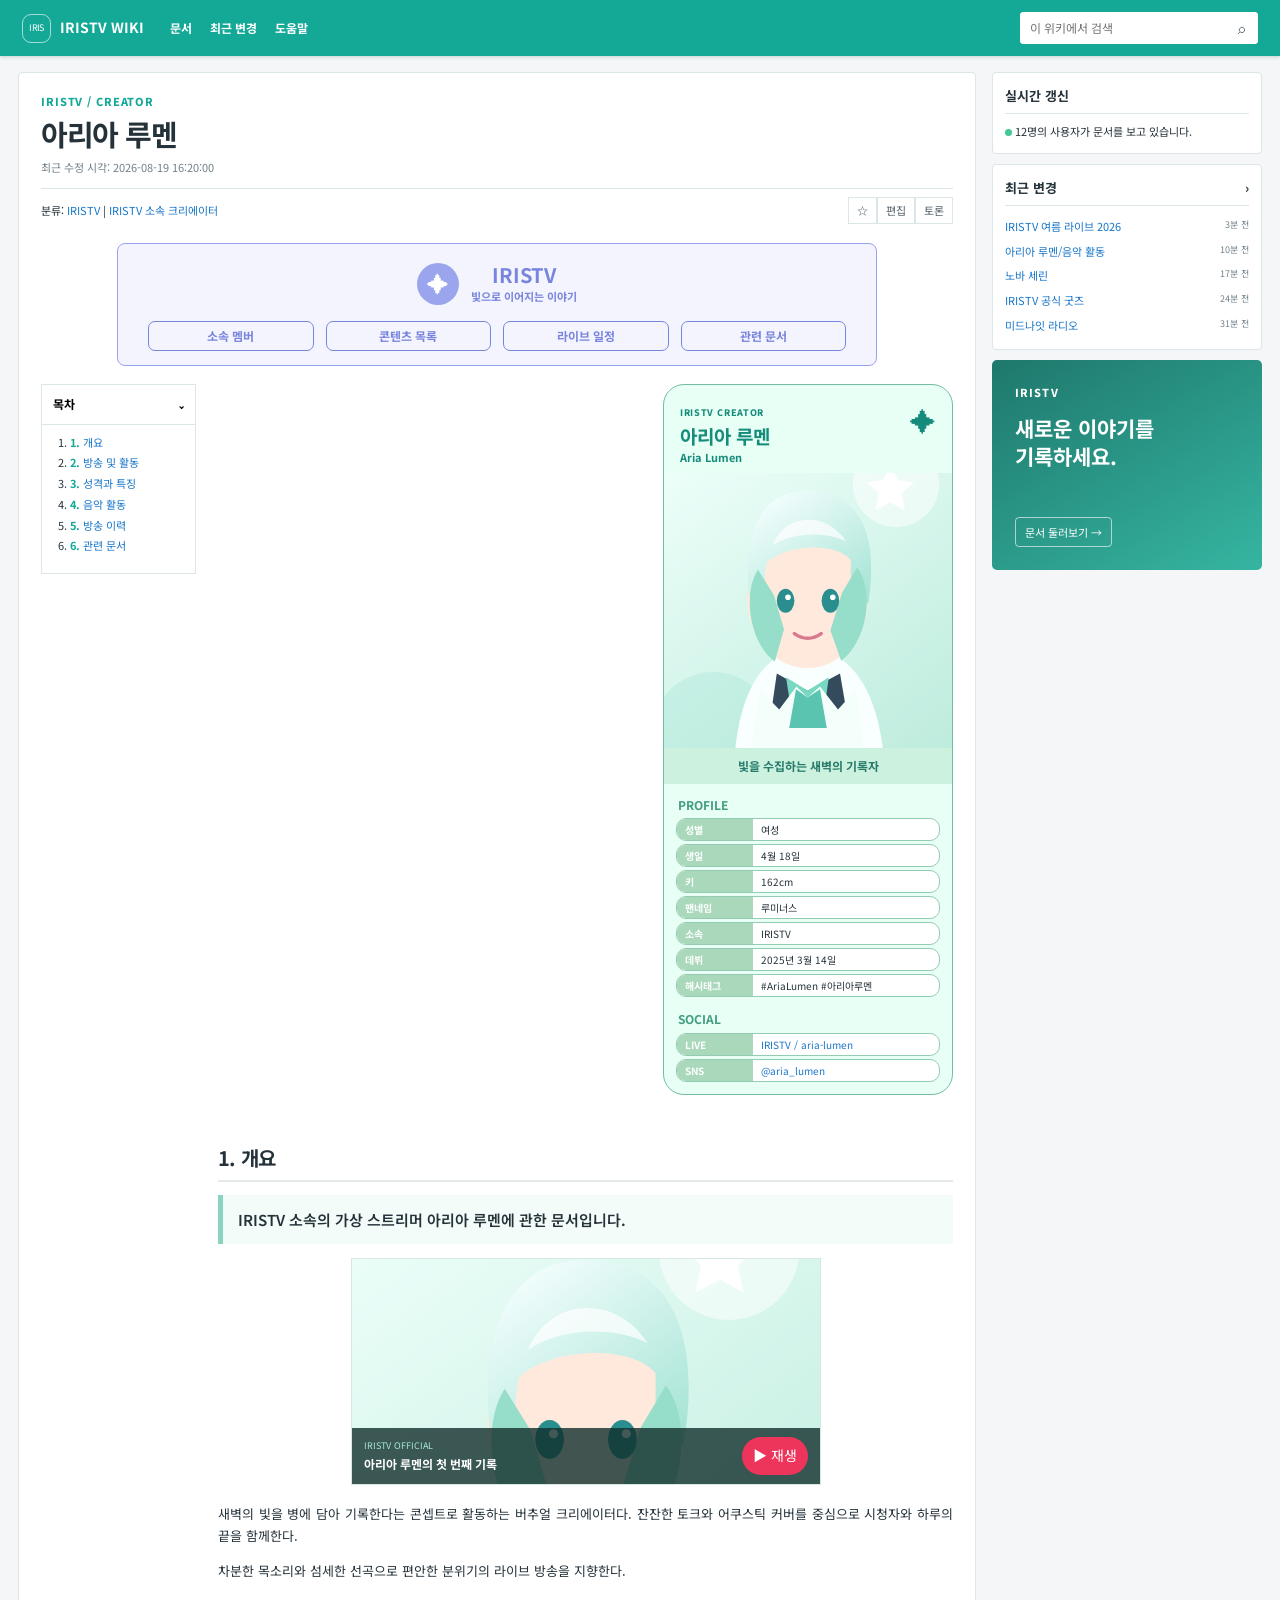
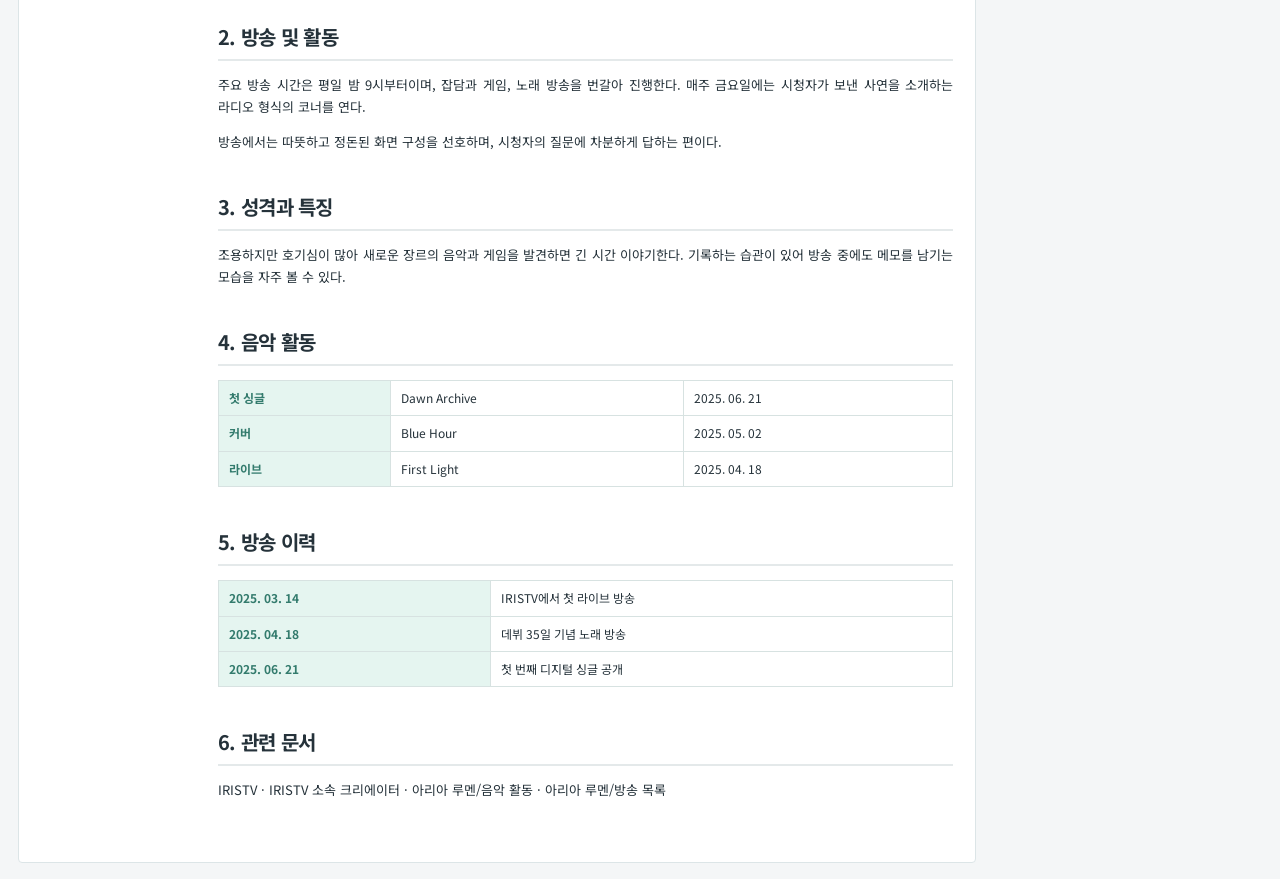
==== test/index.html @ f270d2f0 "Initial Commit" ====
<!doctype html>
<html lang="ko">
  <head>
    <meta charset="UTF-8" />
    <meta name="viewport" content="width=device-width, initial-scale=1.0" />
    <meta name="description" content="IRISTV VTuber Wiki 샘플 문서" />
    <title>아리아 루멘 | IRISTV WIKI</title>
    <link rel="stylesheet" href="../css/wiki.css" />
  </head>
  <body>
    <div id="app"></div>
    <script type="module" src="../js/app.js"></script>
  </body>
</html>
---- css/wiki.css ----
@import url('https://fonts.googleapis.com/css2?family=Noto+Sans+KR:wght@400;500;600;700;800&display=swap');
:root{--brand:#14a997;--ink:#25323a;--muted:#71808a;--line:#dce5e7;--soft:#f5f8f8;--violet:#7985dc;--mint:#5bc4a7}*{box-sizing:border-box}html{scroll-behavior:smooth}body{margin:0;background:#f4f6f7;color:var(--ink);font-family:'Noto Sans KR',Arial,sans-serif;font-size:14px;line-height:1.7}a{color:#1976c9;text-decoration:none}button,input{font:inherit}.site-header{height:56px;background:var(--brand);color:#fff;display:flex;align-items:center;padding:0 max(22px,calc((100% - 1440px)/2));gap:26px;box-shadow:0 1px 4px #00423833}.brand{color:#fff;display:flex;align-items:center;gap:9px;white-space:nowrap}.brand-mark{display:grid;place-items:center;width:29px;height:29px;border:1px solid #ffffff99;border-radius:9px;font-size:9px;letter-spacing:-.7px}.header-nav{display:flex;gap:18px}.header-nav a{color:#fff;font-size:12px;font-weight:700}.search-form{margin-left:auto;display:flex;width:238px;height:32px;background:#fff;border-radius:4px;overflow:hidden}.search-form input{border:0;min-width:0;flex:1;padding:0 10px;outline:none;font-size:12px}.search-form button{border:0;background:#fff;color:#52616b;width:34px;cursor:pointer}.page-shell{max-width:1440px;margin:16px auto;display:grid;grid-template-columns:minmax(0,1fr) 270px;gap:16px;padding:0 18px}.wiki-document,.side-panel{background:#fff;border:1px solid var(--line);border-radius:4px}.wiki-document{padding:16px 22px 48px;min-width:0}.document-heading{border-bottom:1px solid var(--line);padding-bottom:12px}.eyebrow{font-size:11px;color:var(--brand);font-weight:800;letter-spacing:.08em}.document-heading h1{font-size:29px;line-height:1.2;margin:3px 0 7px;letter-spacing:-1.3px}.document-heading p{font-size:11px;color:var(--muted);margin:0}.document-tools{min-height:42px;display:flex;align-items:center;justify-content:space-between;gap:15px;font-size:11px}.document-tools button{border:1px solid var(--line);background:#fff;padding:3px 8px;color:#52616b;cursor:pointer}.affiliation-card{border-radius:8px;padding:18px 30px 14px;text-align:center;margin:12px auto 18px;max-width:760px}.theme-violet{background:#f4f4ff;border:1px solid #97a2f4;color:var(--violet)}.affiliation-title{display:flex;justify-content:center;align-items:center;gap:12px}.affiliation-title .orb{width:42px;height:42px;border-radius:50%;background:#9ba5ed;color:#fff;display:grid;place-items:center;font-size:22px}.affiliation-title strong,.affiliation-title small{display:block}.affiliation-title strong{font-size:20px;line-height:1.25}.affiliation-title small{font-size:11px;font-weight:700}.affiliation-links{margin-top:15px;display:grid;grid-template-columns:repeat(4,1fr);gap:12px}.affiliation-links a{border:1px solid currentColor;border-radius:7px;padding:4px;font-size:12px;color:inherit;font-weight:700}.content-grid{display:grid;grid-template-columns:155px minmax(0,1fr);gap:22px}.toc{border:1px solid var(--line);background:#fff;position:sticky;top:12px}.toc-toggle{width:100%;border:0;border-bottom:1px solid var(--line);background:#fff;text-align:left;padding:9px 11px;font-weight:700;font-size:12px;cursor:pointer}.toc-toggle span{float:right}.toc ol{margin:7px 0;padding:0 12px 10px 28px}.toc li{padding:1px 0;font-size:11px}.toc b{color:var(--brand)}.article-column{min-width:0}.profile-card{float:right;width:290px;margin:0 0 22px 28px;border:1px solid #74bda5;border-radius:21px;overflow:hidden;background:#e7fff4}.profile-heading{display:flex;justify-content:space-between;padding:14px 16px 6px;color:#158b7b}.profile-heading span{font-size:9px;font-weight:800;letter-spacing:.07em}.profile-heading h2{margin:1px 0 0;font-size:19px;line-height:1.25}.profile-heading p{margin:0;font-size:11px;font-weight:700}.profile-heading i{font-style:normal;font-size:26px}.profile-image{display:block;width:100%;height:275px;object-fit:cover;object-position:center}.profile-tagline{margin:0;padding:8px 16px;background:#ccf2df;color:#277b6c;font-size:12px;font-weight:700;text-align:center}.profile-card h3{margin:11px 14px 3px;font-size:12px;color:#429d81}.profile-list{margin:0 12px 12px}.profile-list div{display:grid;grid-template-columns:76px 1fr;border:1px solid #94cbb3;border-radius:10px;background:#fff;overflow:hidden;margin-top:3px;font-size:10px;line-height:1.5}.profile-list dt{background:#a9d8bb;color:#fff;padding:3px 8px;font-weight:700}.profile-list dd{margin:0;padding:3px 8px}.wiki-section{clear:none;padding-top:9px}.wiki-section:first-of-type{clear:both}.wiki-section h2{font-size:20px;margin:15px 0 13px;border-bottom:2px solid #e4e9ea;padding:0 0 5px;letter-spacing:-.7px}.wiki-section h2 a{color:var(--ink)}.wiki-section h2 a::first-letter{color:#1976c9}.wiki-section p{font-size:13px;margin:0 0 13px;text-align:justify;word-break:keep-all}.wiki-section .lead{font-size:15px;font-weight:600;border-left:5px solid #8ad3c1;background:#f3fcf8;padding:12px 15px}.media-card{max-width:470px;margin:14px auto 18px;position:relative;overflow:hidden;border:1px solid #d5e8e2}.media-card img{display:block;width:100%;height:225px;object-fit:cover;object-position:center 27%}.media-card figcaption{position:absolute;inset:auto 0 0;color:#fff;background:#102d2bc9;padding:9px 12px;width:100%;display:grid;grid-template-columns:1fr auto;gap:0 10px;align-items:center}.media-card span{font-size:9px;color:#a7ead9}.media-card strong{font-size:12px}.media-card button{grid-row:1/3;grid-column:2;border:0;border-radius:20px;background:#ed355b;color:#fff;padding:7px 11px;cursor:pointer}.data-table{overflow-x:auto;margin:14px 0}.data-table table{width:100%;border-collapse:collapse;font-size:12px}.data-table th,.data-table td{border:1px solid #d7e2e1;padding:7px 10px;text-align:left}.data-table th{background:#e5f5f0;color:#337b6d;white-space:nowrap}.sidebar{display:flex;flex-direction:column;gap:10px}.side-panel{padding:12px}.side-panel h2{font-size:13px;margin:0 0 8px;border-bottom:1px solid var(--line);padding-bottom:6px}.side-panel h2 span{float:right}.side-panel p{font-size:11px;margin:0}.status-dot{display:inline-block;width:7px;height:7px;border-radius:50%;background:#42c995}.side-panel ul{list-style:none;padding:0;margin:0}.side-panel li{display:flex;justify-content:space-between;gap:4px;font-size:11px;padding:3px 0}.side-panel time{font-size:9px;color:var(--muted);white-space:nowrap}.promo{min-height:210px;border-radius:5px;padding:23px;background:linear-gradient(150deg,#1e786c,#36b5a2);color:#fff;display:flex;flex-direction:column;align-items:flex-start}.promo span{font-size:11px;font-weight:800;letter-spacing:.1em}.promo strong{font-size:21px;line-height:1.35;margin:12px 0}.promo a{margin-top:auto;color:#fff;border:1px solid #ffffff99;border-radius:4px;padding:5px 9px;font-size:11px}@media(max-width:900px){.page-shell{grid-template-columns:1fr}.sidebar{display:grid;grid-template-columns:repeat(2,1fr)}.promo{grid-column:span 2;min-height:140px}.content-grid{grid-template-columns:1fr}.toc{position:static}.toc ol{display:none}.toc.is-open ol{display:block}}@media(max-width:600px){body{background:#fff}.site-header{padding:0 14px;height:52px;gap:12px}.header-nav{display:none}.search-form{width:145px}.page-shell{padding:0;margin:0}.wiki-document{border:0;padding:14px 16px 36px}.document-tools>span{display:none}.affiliation-card{padding:14px 10px}.affiliation-links{gap:5px}.affiliation-links a{font-size:10px}.profile-card{float:none;width:100%;margin:0 0 18px}.profile-image{height:330px}.wiki-section h2{font-size:18px}.sidebar{display:none}.media-card img{height:200px}}
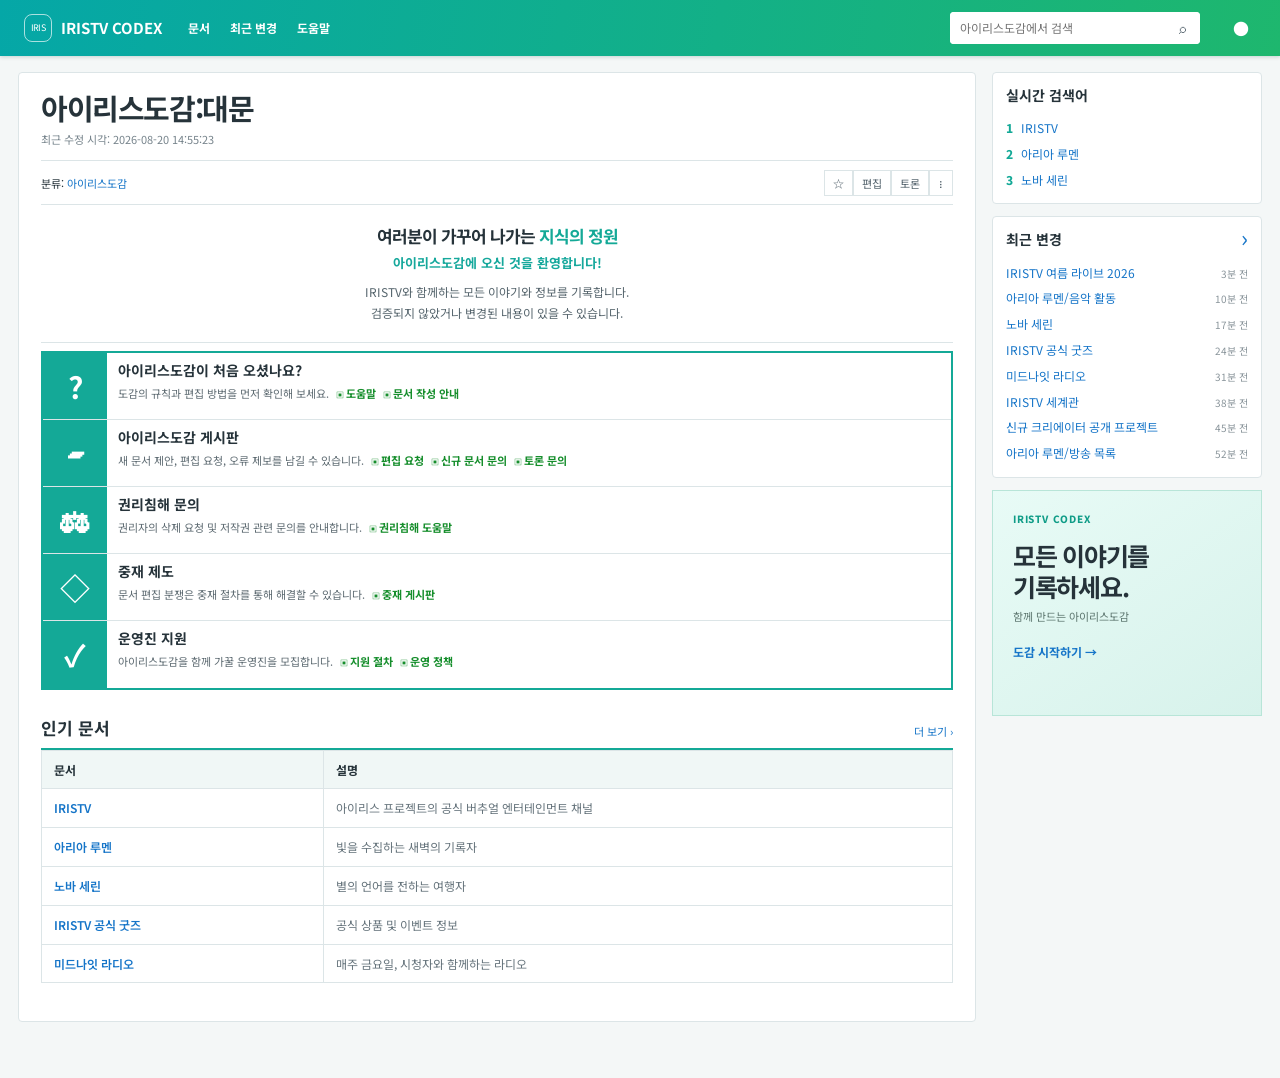
==== commit 20d6592e: "대문설정" ====
--- a/test/index.html
+++ b/test/index.html
@@ -3,8 +3,8 @@
   <head>
     <meta charset="UTF-8" />
     <meta name="viewport" content="width=device-width, initial-scale=1.0" />
-    <meta name="description" content="IRISTV VTuber Wiki 샘플 문서" />
-    <title>아리아 루멘 | IRISTV WIKI</title>
+    <meta name="description" content="IRISTV 아이리스도감 메인 화면" />
+    <title>아이리스도감:대문 | IRISTV CODEX</title>
     <link rel="stylesheet" href="../css/wiki.css" />
   </head>
   <body>
--- a/css/wiki.css
+++ b/css/wiki.css
@@ -1,2 +1,66 @@
 @import url('https://fonts.googleapis.com/css2?family=Noto+Sans+KR:wght@400;500;600;700;800&display=swap');
-:root{--brand:#14a997;--ink:#25323a;--muted:#71808a;--line:#dce5e7;--soft:#f5f8f8;--violet:#7985dc;--mint:#5bc4a7}*{box-sizing:border-box}html{scroll-behavior:smooth}body{margin:0;background:#f4f6f7;color:var(--ink);font-family:'Noto Sans KR',Arial,sans-serif;font-size:14px;line-height:1.7}a{color:#1976c9;text-decoration:none}button,input{font:inherit}.site-header{height:56px;background:var(--brand);color:#fff;display:flex;align-items:center;padding:0 max(22px,calc((100% - 1440px)/2));gap:26px;box-shadow:0 1px 4px #00423833}.brand{color:#fff;display:flex;align-items:center;gap:9px;white-space:nowrap}.brand-mark{display:grid;place-items:center;width:29px;height:29px;border:1px solid #ffffff99;border-radius:9px;font-size:9px;letter-spacing:-.7px}.header-nav{display:flex;gap:18px}.header-nav a{color:#fff;font-size:12px;font-weight:700}.search-form{margin-left:auto;display:flex;width:238px;height:32px;background:#fff;border-radius:4px;overflow:hidden}.search-form input{border:0;min-width:0;flex:1;padding:0 10px;outline:none;font-size:12px}.search-form button{border:0;background:#fff;color:#52616b;width:34px;cursor:pointer}.page-shell{max-width:1440px;margin:16px auto;display:grid;grid-template-columns:minmax(0,1fr) 270px;gap:16px;padding:0 18px}.wiki-document,.side-panel{background:#fff;border:1px solid var(--line);border-radius:4px}.wiki-document{padding:16px 22px 48px;min-width:0}.document-heading{border-bottom:1px solid var(--line);padding-bottom:12px}.eyebrow{font-size:11px;color:var(--brand);font-weight:800;letter-spacing:.08em}.document-heading h1{font-size:29px;line-height:1.2;margin:3px 0 7px;letter-spacing:-1.3px}.document-heading p{font-size:11px;color:var(--muted);margin:0}.document-tools{min-height:42px;display:flex;align-items:center;justify-content:space-between;gap:15px;font-size:11px}.document-tools button{border:1px solid var(--line);background:#fff;padding:3px 8px;color:#52616b;cursor:pointer}.affiliation-card{border-radius:8px;padding:18px 30px 14px;text-align:center;margin:12px auto 18px;max-width:760px}.theme-violet{background:#f4f4ff;border:1px solid #97a2f4;color:var(--violet)}.affiliation-title{display:flex;justify-content:center;align-items:center;gap:12px}.affiliation-title .orb{width:42px;height:42px;border-radius:50%;background:#9ba5ed;color:#fff;display:grid;place-items:center;font-size:22px}.affiliation-title strong,.affiliation-title small{display:block}.affiliation-title strong{font-size:20px;line-height:1.25}.affiliation-title small{font-size:11px;font-weight:700}.affiliation-links{margin-top:15px;display:grid;grid-template-columns:repeat(4,1fr);gap:12px}.affiliation-links a{border:1px solid currentColor;border-radius:7px;padding:4px;font-size:12px;color:inherit;font-weight:700}.content-grid{display:grid;grid-template-columns:155px minmax(0,1fr);gap:22px}.toc{border:1px solid var(--line);background:#fff;position:sticky;top:12px}.toc-toggle{width:100%;border:0;border-bottom:1px solid var(--line);background:#fff;text-align:left;padding:9px 11px;font-weight:700;font-size:12px;cursor:pointer}.toc-toggle span{float:right}.toc ol{margin:7px 0;padding:0 12px 10px 28px}.toc li{padding:1px 0;font-size:11px}.toc b{color:var(--brand)}.article-column{min-width:0}.profile-card{float:right;width:290px;margin:0 0 22px 28px;border:1px solid #74bda5;border-radius:21px;overflow:hidden;background:#e7fff4}.profile-heading{display:flex;justify-content:space-between;padding:14px 16px 6px;color:#158b7b}.profile-heading span{font-size:9px;font-weight:800;letter-spacing:.07em}.profile-heading h2{margin:1px 0 0;font-size:19px;line-height:1.25}.profile-heading p{margin:0;font-size:11px;font-weight:700}.profile-heading i{font-style:normal;font-size:26px}.profile-image{display:block;width:100%;height:275px;object-fit:cover;object-position:center}.profile-tagline{margin:0;padding:8px 16px;background:#ccf2df;color:#277b6c;font-size:12px;font-weight:700;text-align:center}.profile-card h3{margin:11px 14px 3px;font-size:12px;color:#429d81}.profile-list{margin:0 12px 12px}.profile-list div{display:grid;grid-template-columns:76px 1fr;border:1px solid #94cbb3;border-radius:10px;background:#fff;overflow:hidden;margin-top:3px;font-size:10px;line-height:1.5}.profile-list dt{background:#a9d8bb;color:#fff;padding:3px 8px;font-weight:700}.profile-list dd{margin:0;padding:3px 8px}.wiki-section{clear:none;padding-top:9px}.wiki-section:first-of-type{clear:both}.wiki-section h2{font-size:20px;margin:15px 0 13px;border-bottom:2px solid #e4e9ea;padding:0 0 5px;letter-spacing:-.7px}.wiki-section h2 a{color:var(--ink)}.wiki-section h2 a::first-letter{color:#1976c9}.wiki-section p{font-size:13px;margin:0 0 13px;text-align:justify;word-break:keep-all}.wiki-section .lead{font-size:15px;font-weight:600;border-left:5px solid #8ad3c1;background:#f3fcf8;padding:12px 15px}.media-card{max-width:470px;margin:14px auto 18px;position:relative;overflow:hidden;border:1px solid #d5e8e2}.media-card img{display:block;width:100%;height:225px;object-fit:cover;object-position:center 27%}.media-card figcaption{position:absolute;inset:auto 0 0;color:#fff;background:#102d2bc9;padding:9px 12px;width:100%;display:grid;grid-template-columns:1fr auto;gap:0 10px;align-items:center}.media-card span{font-size:9px;color:#a7ead9}.media-card strong{font-size:12px}.media-card button{grid-row:1/3;grid-column:2;border:0;border-radius:20px;background:#ed355b;color:#fff;padding:7px 11px;cursor:pointer}.data-table{overflow-x:auto;margin:14px 0}.data-table table{width:100%;border-collapse:collapse;font-size:12px}.data-table th,.data-table td{border:1px solid #d7e2e1;padding:7px 10px;text-align:left}.data-table th{background:#e5f5f0;color:#337b6d;white-space:nowrap}.sidebar{display:flex;flex-direction:column;gap:10px}.side-panel{padding:12px}.side-panel h2{font-size:13px;margin:0 0 8px;border-bottom:1px solid var(--line);padding-bottom:6px}.side-panel h2 span{float:right}.side-panel p{font-size:11px;margin:0}.status-dot{display:inline-block;width:7px;height:7px;border-radius:50%;background:#42c995}.side-panel ul{list-style:none;padding:0;margin:0}.side-panel li{display:flex;justify-content:space-between;gap:4px;font-size:11px;padding:3px 0}.side-panel time{font-size:9px;color:var(--muted);white-space:nowrap}.promo{min-height:210px;border-radius:5px;padding:23px;background:linear-gradient(150deg,#1e786c,#36b5a2);color:#fff;display:flex;flex-direction:column;align-items:flex-start}.promo span{font-size:11px;font-weight:800;letter-spacing:.1em}.promo strong{font-size:21px;line-height:1.35;margin:12px 0}.promo a{margin-top:auto;color:#fff;border:1px solid #ffffff99;border-radius:4px;padding:5px 9px;font-size:11px}@media(max-width:900px){.page-shell{grid-template-columns:1fr}.sidebar{display:grid;grid-template-columns:repeat(2,1fr)}.promo{grid-column:span 2;min-height:140px}.content-grid{grid-template-columns:1fr}.toc{position:static}.toc ol{display:none}.toc.is-open ol{display:block}}@media(max-width:600px){body{background:#fff}.site-header{padding:0 14px;height:52px;gap:12px}.header-nav{display:none}.search-form{width:145px}.page-shell{padding:0;margin:0}.wiki-document{border:0;padding:14px 16px 36px}.document-tools>span{display:none}.affiliation-card{padding:14px 10px}.affiliation-links{gap:5px}.affiliation-links a{font-size:10px}.profile-card{float:none;width:100%;margin:0 0 18px}.profile-image{height:330px}.wiki-section h2{font-size:18px}.sidebar{display:none}.media-card img{height:200px}}
+
+:root { --brand: #14a997; --ink: #26333a; --muted: #77848c; --line: #dce5e7; --soft: #f4f7f7; }
+* { box-sizing: border-box; }
+html { scroll-behavior: smooth; }
+body { margin: 0; background: var(--soft); color: var(--ink); font-family: 'Noto Sans KR', Arial, sans-serif; font-size: 14px; line-height: 1.65; }
+a { color: #1675c8; text-decoration: none; }
+button, input { font: inherit; }
+.site-header { height: 56px; display: flex; align-items: center; gap: 26px; padding: 0 max(24px, calc((100% - 1400px) / 2)); background: linear-gradient(100deg, #05a7a7, #1eb76e); color: #fff; box-shadow: 0 1px 4px #00423833; }
+.brand { display: flex; align-items: center; gap: 9px; color: #fff; white-space: nowrap; font-size: 15px; }
+.brand-mark { display: grid; place-items: center; width: 28px; height: 28px; border: 1px solid #ffffffa8; border-radius: 8px; font-size: 9px; letter-spacing: -.7px; }
+.header-nav { display: flex; gap: 20px; }
+.header-nav a { color: #fff; font-size: 12px; font-weight: 700; }
+.search-form { display: flex; width: 250px; height: 32px; margin-left: auto; overflow: hidden; background: #fff; border-radius: 4px; }
+.search-form input { flex: 1; min-width: 0; padding: 0 10px; border: 0; outline: 0; font-size: 12px; }
+.search-form button, .account-button { width: 35px; border: 0; background: #fff; color: #52616b; cursor: pointer; }
+.account-button { width: 30px; background: transparent; color: #fff; font-size: 16px; }
+.page-shell { display: grid; grid-template-columns: minmax(0, 1fr) 270px; gap: 16px; max-width: 1400px; margin: 16px auto; padding: 0 18px 40px; }
+.wiki-document, .side-panel { background: #fff; border: 1px solid var(--line); border-radius: 4px; }
+.wiki-document { min-width: 0; padding: 16px 22px 38px; }
+.document-heading { padding-bottom: 12px; border-bottom: 1px solid var(--line); }
+.document-heading h1 { margin: 0 0 5px; font-size: 29px; line-height: 1.25; letter-spacing: -1.4px; }
+.document-heading p { margin: 0; color: var(--muted); font-size: 11px; }
+.document-tools { display: flex; align-items: center; justify-content: space-between; min-height: 43px; gap: 14px; font-size: 11px; }
+.document-tools button { padding: 3px 8px; border: 1px solid var(--line); background: #fff; color: #52616b; cursor: pointer; }
+.welcome { padding: 17px 10px 19px; border-top: 1px solid var(--line); border-bottom: 1px solid var(--line); text-align: center; }
+.welcome h2 { margin: 0 0 2px; font-size: 17px; letter-spacing: -1px; }
+.welcome em { color: var(--brand); font-style: normal; }
+.welcome strong { display: block; margin-bottom: 8px; color: #16a89c; font-size: 13px; }
+.welcome p { margin: 1px 0; color: #56656d; font-size: 12px; }
+.guide-list { margin-top: 8px; border: 2px solid var(--brand); }
+.guide-item { display: grid; grid-template-columns: 64px 1fr; min-height: 67px; border-bottom: 1px solid var(--line); }
+.guide-item:last-child { border-bottom: 0; }
+.guide-icon { display: grid; place-items: center; background: var(--brand); color: #fff; font-size: 30px; font-weight: 700; }
+.guide-item > div { padding: 7px 11px; }
+.guide-item h2 { margin: 0; font-size: 14px; line-height: 1.5; }
+.guide-item p { display: inline; margin: 0; color: #5e6b72; font-size: 11px; }
+.guide-links { display: inline-flex; flex-wrap: wrap; gap: 7px; margin-left: 7px; }
+.guide-links a { color: #168e2c; font-size: 11px; font-weight: 700; }
+.guide-links a::before { content: '▣ '; font-size: 8px; }
+.popular-section { margin-top: 24px; }
+.section-title { display: flex; justify-content: space-between; align-items: center; border-bottom: 2px solid var(--brand); }
+.section-title h2 { margin: 0; padding-bottom: 5px; font-size: 17px; }
+.section-title a { font-size: 11px; }
+table { width: 100%; border-collapse: collapse; font-size: 12px; }
+th, td { padding: 9px 12px; border: 1px solid var(--line); text-align: left; }
+thead { background: #f0f7f6; }
+tbody th { width: 31%; color: #3d4b52; font-weight: 600; }
+td { color: #66747c; }
+.sidebar { display: flex; flex-direction: column; gap: 12px; }
+.side-panel { padding: 11px 13px; }
+.side-panel h2 { display: flex; justify-content: space-between; margin: 0 0 8px; font-size: 14px; }
+.side-panel h2 a { font-size: 23px; font-weight: 400; line-height: .8; }
+.live-panel ol, .side-panel ul { margin: 0; padding: 0; list-style: none; }
+.live-panel li { display: flex; gap: 8px; padding: 3px 0; font-size: 12px; }
+.live-panel li span { color: var(--brand); font-weight: 800; }
+.side-panel li { display: flex; align-items: baseline; gap: 8px; padding: 3px 0; font-size: 12px; }
+.side-panel li a { overflow: hidden; flex: 1; text-overflow: ellipsis; white-space: nowrap; }
+time { flex: none; color: #89949a; font-size: 10px; }
+.promo { min-height: 226px; padding: 20px; background: linear-gradient(145deg, #e8fbf6, #d7f2eb); border: 1px solid #b8e5d8; }
+.promo span { display: block; color: #0f9c87; font-size: 10px; font-weight: 800; letter-spacing: .08em; }
+.promo strong { display: block; margin: 13px 0 5px; font-size: 25px; line-height: 1.24; letter-spacing: -1.3px; }
+.promo p { margin: 0 0 14px; color: #5d766f; font-size: 11px; }
+.promo a { font-size: 12px; font-weight: 700; }
+@media (max-width: 820px) { .site-header { gap: 14px; padding: 0 14px; } .header-nav { display: none; } .page-shell { grid-template-columns: 1fr; padding: 0 10px 24px; } .sidebar { display: grid; grid-template-columns: 1fr 1fr; } .promo { grid-column: span 2; } }
+@media (max-width: 520px) { .site-header { height: 52px; } .brand strong { font-size: 12px; } .search-form { width: 155px; } .wiki-document { padding: 14px 12px 25px; } .document-heading h1 { font-size: 24px; } .guide-item { grid-template-columns: 48px 1fr; } .guide-icon { font-size: 24px; } .guide-item > div { padding: 6px 8px; } .sidebar { display: flex; } .promo { min-height: 160px; } }
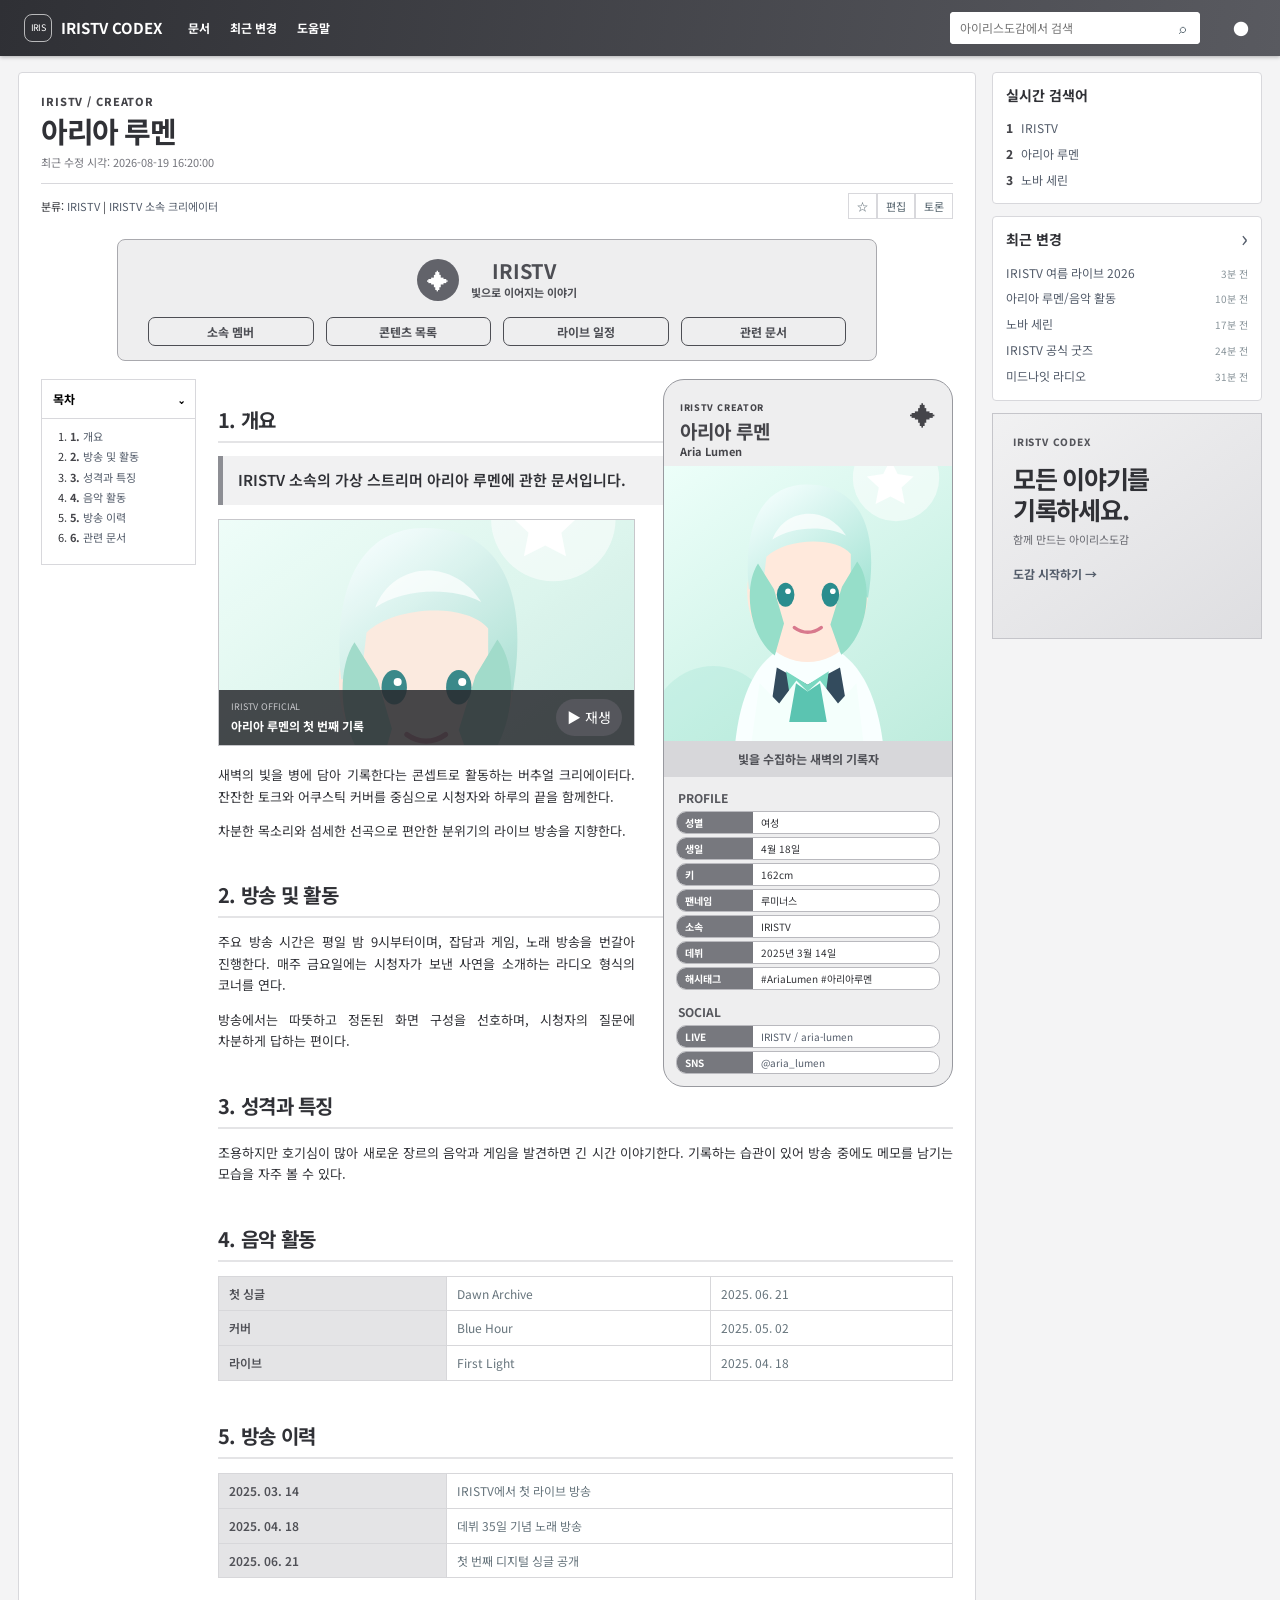
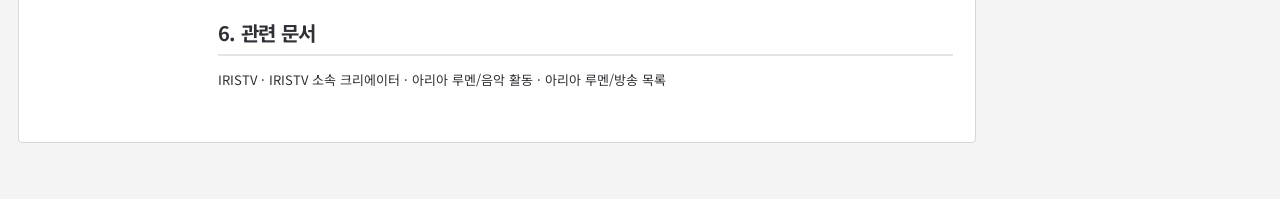
==== commit c5ef07d6: "테마 변경 및 url 설정" ====
--- a/test/index.html
+++ b/test/index.html
@@ -3,12 +3,9 @@
   <head>
     <meta charset="UTF-8" />
     <meta name="viewport" content="width=device-width, initial-scale=1.0" />
-    <meta name="description" content="IRISTV 아이리스도감 메인 화면" />
-    <title>아이리스도감:대문 | IRISTV CODEX</title>
-    <link rel="stylesheet" href="../css/wiki.css" />
+    <meta http-equiv="refresh" content="0; url=/c/%EC%95%84%EB%A6%AC%EC%95%84%20%EB%A3%A8%EB%A9%98/" />
+    <title>아리아 루멘 | IRISTV CODEX</title>
+    <script>location.replace('/c/%EC%95%84%EB%A6%AC%EC%95%84%20%EB%A3%A8%EB%A9%98/');</script>
   </head>
-  <body>
-    <div id="app"></div>
-    <script type="module" src="../js/app.js"></script>
-  </body>
+  <body></body>
 </html>
